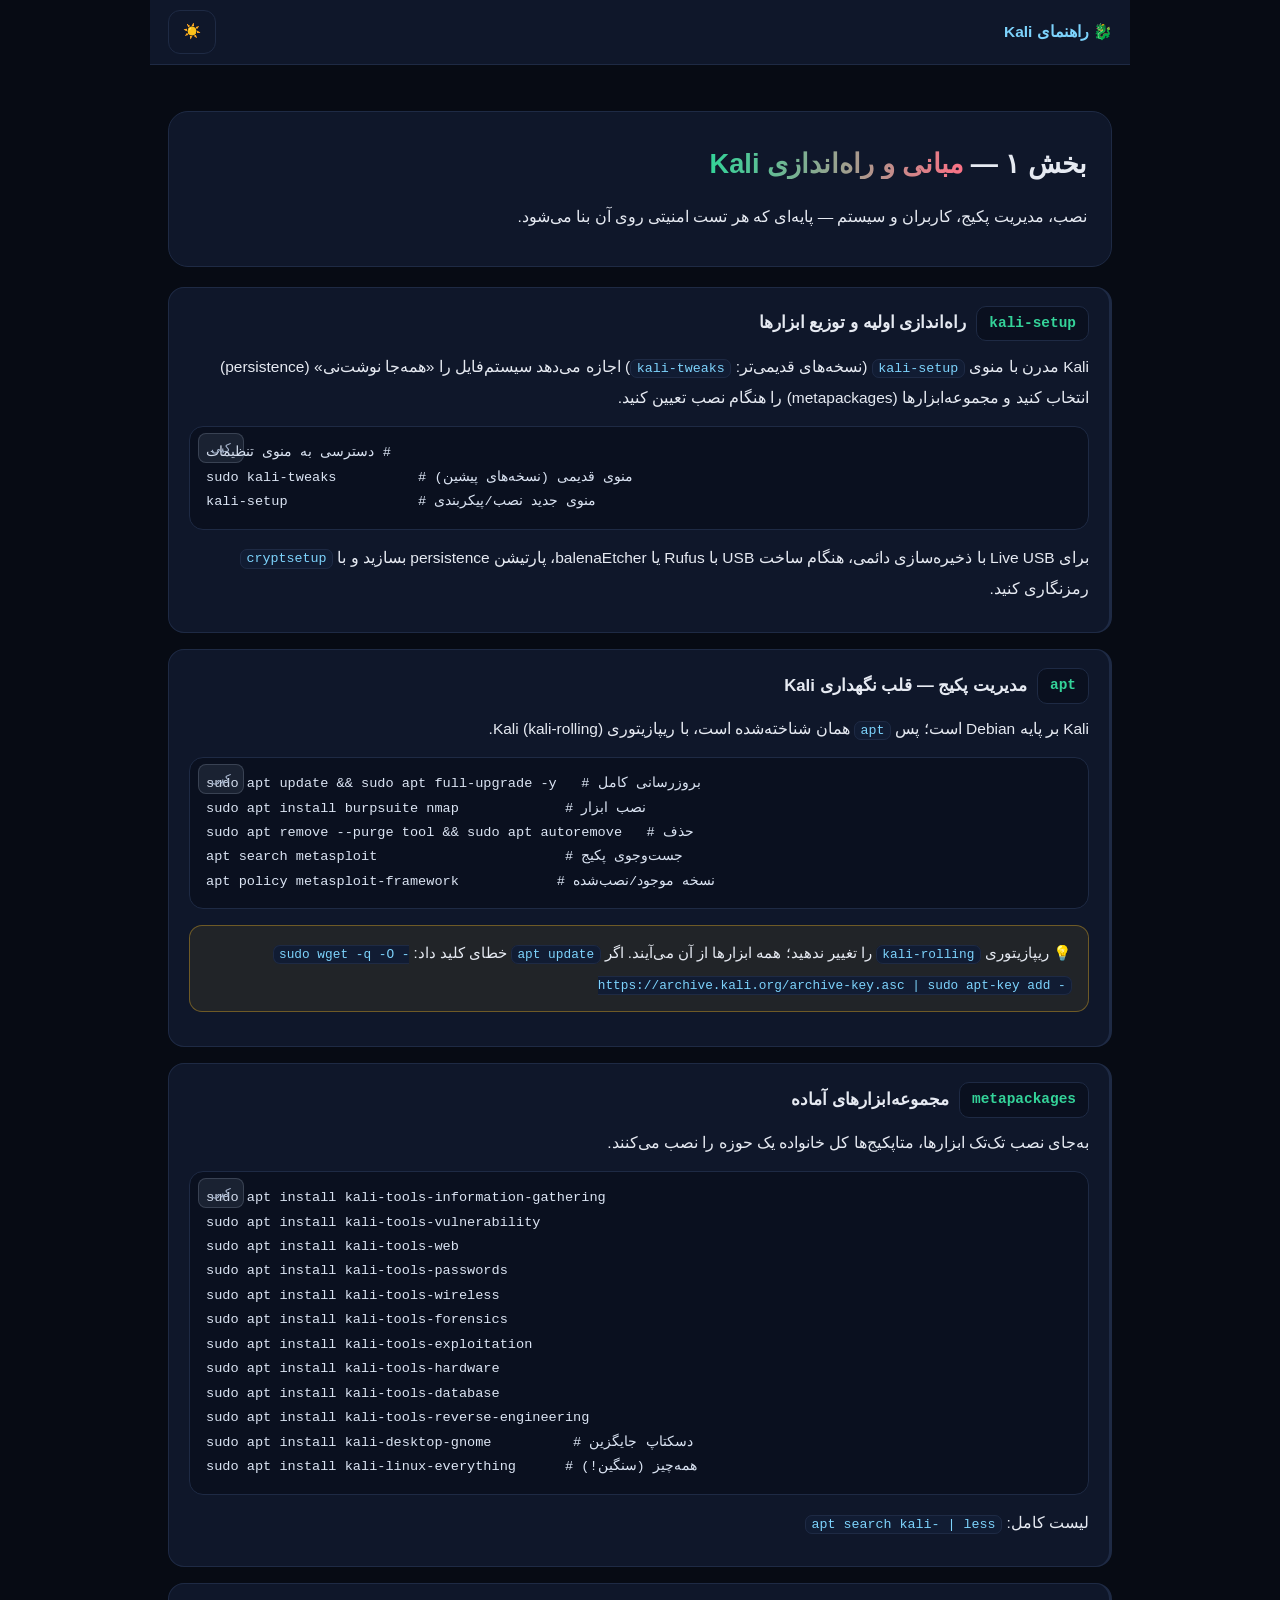
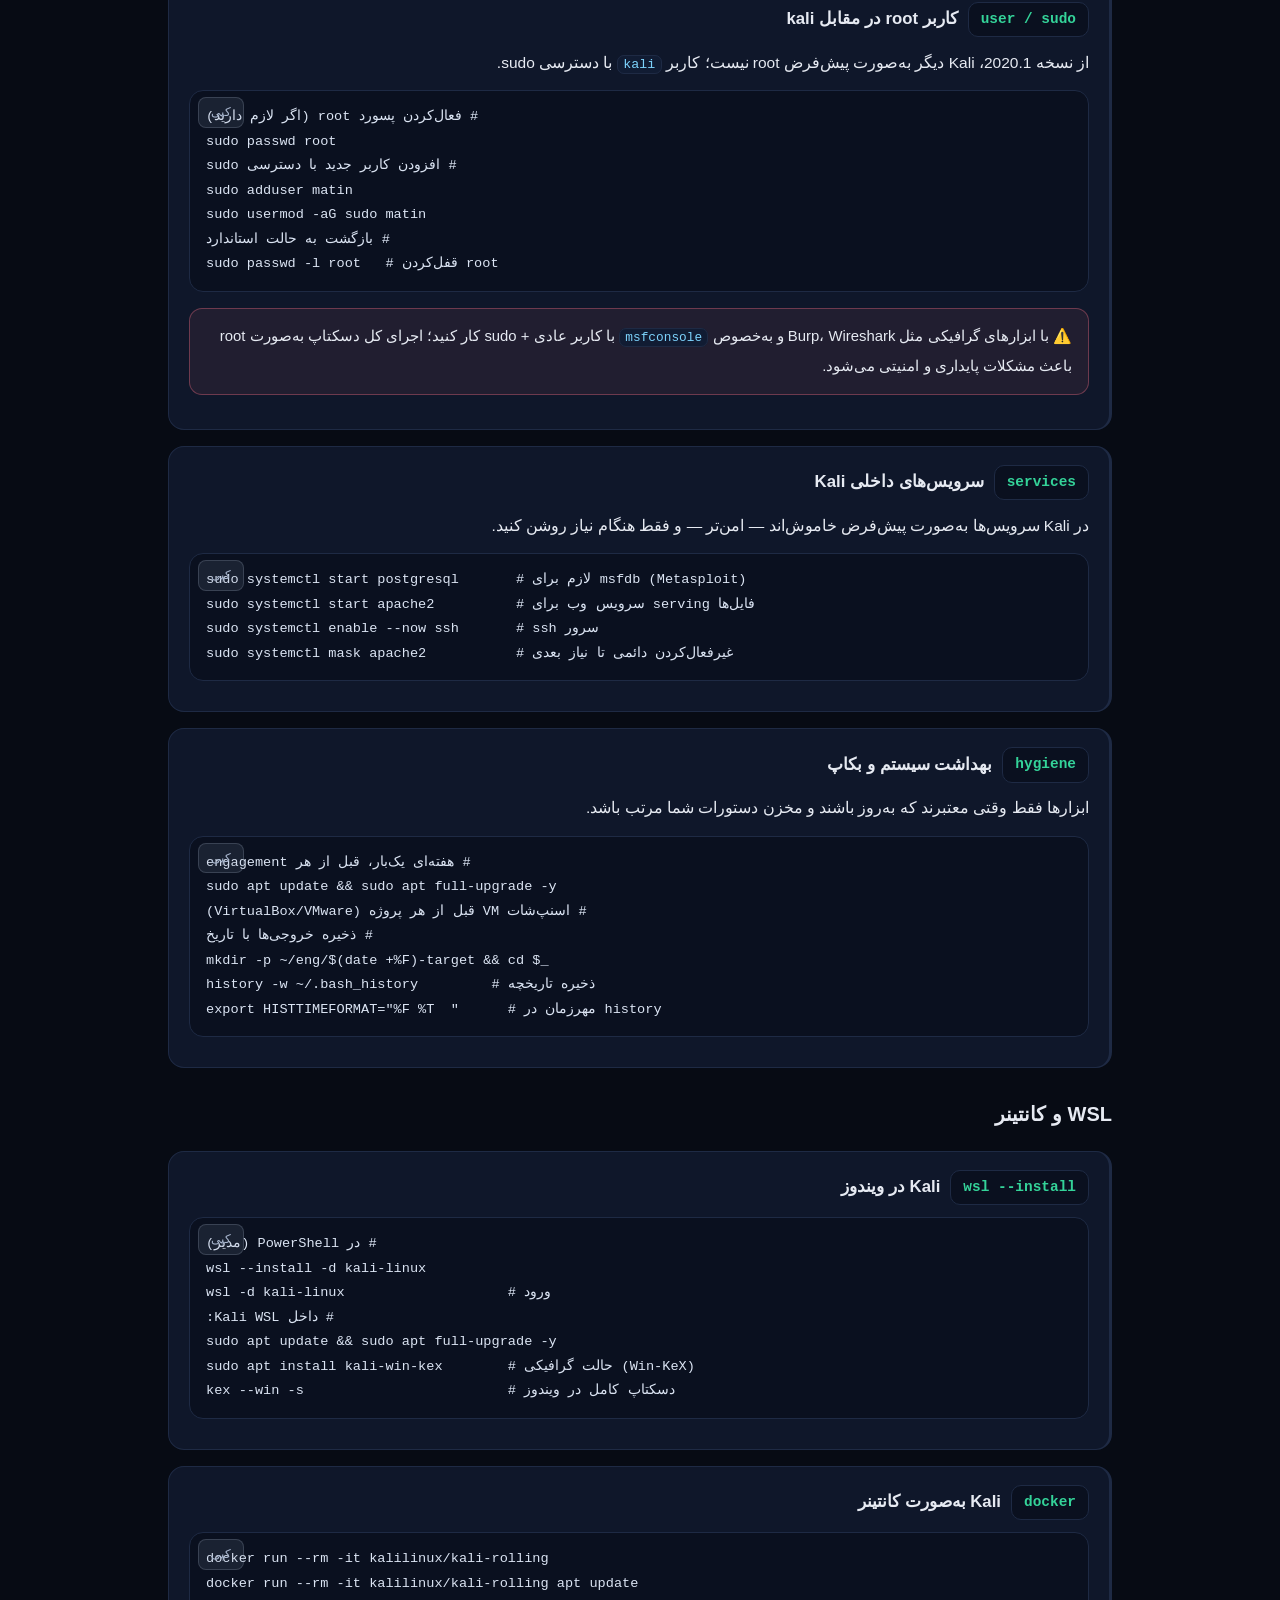
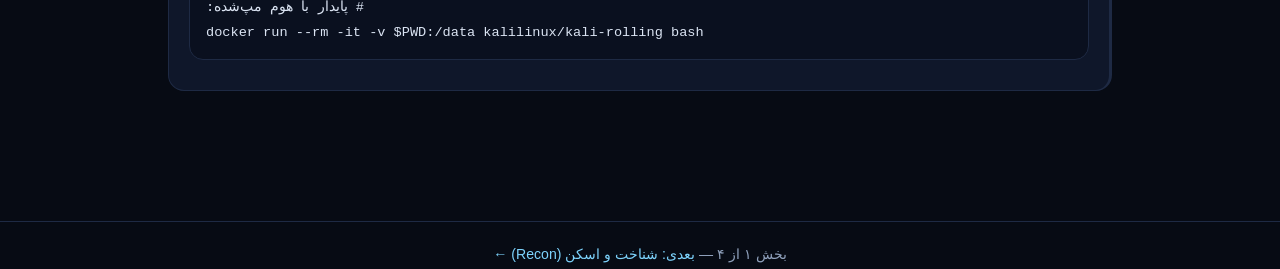
==== part1-basics.html @ a16a8331 "feat: add part1-basics.html — Kali setup, apt, metapackages, users, services, WSL, docker" ====
<!doctype html>
<html lang="fa" dir="rtl">
<head>
<meta charset="utf-8"><meta name="viewport" content="width=device-width, initial-scale=1">
<meta name="description" content="بخش ۱: مبانی و راه‌اندازی Kali Linux — نصب، apt، متاپکیج‌ها، کاربران و بهداشت سیستم">
<title>بخش ۱ — مبانی و راه‌اندازی Kali</title>
<link rel="stylesheet" href="style.css">
</head>
<body>
<div class="topbar"><a href="index.html">🐉 راهنمای Kali</a><button class="btn" id="themeBtn">☀️</button></div>
<div class="wrap">
<div class="hero"><h1>بخش ۱ — <span class="grad">مبانی و راه‌اندازی Kali</span></h1>
<p>نصب، مدیریت پکیج، کاربران و سیستم — پایه‌ای که هر تست امنیتی روی آن بنا می‌شود.</p></div>

<div class="cmd"><h3><code class="cmdname" dir="ltr">kali-setup</code><span>راه‌اندازی اولیه و توزیع ابزارها</span></h3>
<p>Kali مدرن با منوی <code dir="ltr">kali-setup</code> (نسخه‌های قدیمی‌تر: <code dir="ltr">kali-tweaks</code>) اجازه می‌دهد سیستم‌فایل را «همه‌جا نوشت‌نی» (persistence) انتخاب کنید و مجموعه‌ابزارها (metapackages) را هنگام نصب تعیین کنید.</p>
<div class="codewrap"><button class="copybtn">کپی</button><pre><code># دسترسی به منوی تنظیمات
sudo kali-tweaks          # منوی قدیمی (نسخه‌های پیشین)
kali-setup                # منوی جدید نصب/پیکربندی</code></pre></div>
<p>برای Live USB با ذخیره‌سازی دائمی، هنگام ساخت USB با Rufus یا balenaEtcher، پارتیشن persistence بسازید و با <code dir="ltr">cryptsetup</code> رمزنگاری کنید.</p></div>

<div class="cmd"><h3><code class="cmdname" dir="ltr">apt</code><span>مدیریت پکیج — قلب نگهداری Kali</span></h3>
<p>Kali بر پایه Debian است؛ پس <code dir="ltr">apt</code> همان شناخته‌شده است، با ریپازیتوری Kali (kali-rolling).</p>
<div class="codewrap"><button class="copybtn">کپی</button><pre><code>sudo apt update && sudo apt full-upgrade -y   # بروزرسانی کامل
sudo apt install burpsuite nmap             # نصب ابزار
sudo apt remove --purge tool && sudo apt autoremove   # حذف
apt search metasploit                       # جست‌وجوی پکیج
apt policy metasploit-framework            # نسخه موجود/نصب‌شده</code></pre></div>
<div class="note">💡 ریپازیتوری <code dir="ltr">kali-rolling</code> را تغییر ندهید؛ همه ابزارها از آن می‌آیند. اگر <code dir="ltr">apt update</code> خطای کلید داد: <code dir="ltr">sudo wget -q -O - https://archive.kali.org/archive-key.asc | sudo apt-key add -</code></div></div>

<div class="cmd"><h3><code class="cmdname" dir="ltr">metapackages</code><span>مجموعه‌ابزارهای آماده</span></h3>
<p>به‌جای نصب تک‌تک ابزارها، متاپکیج‌ها کل خانواده یک حوزه را نصب می‌کنند.</p>
<div class="codewrap"><button class="copybtn">کپی</button><pre><code>sudo apt install kali-tools-information-gathering
sudo apt install kali-tools-vulnerability
sudo apt install kali-tools-web
sudo apt install kali-tools-passwords
sudo apt install kali-tools-wireless
sudo apt install kali-tools-forensics
sudo apt install kali-tools-exploitation
sudo apt install kali-tools-hardware
sudo apt install kali-tools-database
sudo apt install kali-tools-reverse-engineering
sudo apt install kali-desktop-gnome          # دسکتاپ جایگزین
sudo apt install kali-linux-everything      # همه‌چیز (سنگین!)</code></pre></div>
<p>لیست کامل: <code dir="ltr">apt search kali- | less</code></p></div>

<div class="cmd"><h3><code class="cmdname" dir="ltr">user / sudo</code><span>کاربر root در مقابل kali</span></h3>
<p>از نسخه 2020.1، Kali دیگر به‌صورت پیش‌فرض root نیست؛ کاربر <code dir="ltr">kali</code> با دسترسی sudo.</p>
<div class="codewrap"><button class="copybtn">کپی</button><pre><code># فعال‌کردن پسورد root (اگر لازم دارید)
sudo passwd root
# افزودن کاربر جدید با دسترسی sudo
sudo adduser matin
sudo usermod -aG sudo matin
# بازگشت به حالت استاندارد
sudo passwd -l root   # قفل‌کردن root</code></pre></div>
<div class="warn">⚠️ با ابزارهای گرافیکی مثل Burp، Wireshark و به‌خصوص <code dir="ltr">msfconsole</code> با کاربر عادی + sudo کار کنید؛ اجرای کل دسکتاپ به‌صورت root باعث مشکلات پایداری و امنیتی می‌شود.</div></div>

<div class="cmd"><h3><code class="cmdname" dir="ltr">services</code><span>سرویس‌های داخلی Kali</span></h3>
<p>در Kali سرویس‌ها به‌صورت پیش‌فرض خاموش‌اند — امن‌تر — و فقط هنگام نیاز روشن کنید.</p>
<div class="codewrap"><button class="copybtn">کپی</button><pre><code>sudo systemctl start postgresql       # لازم برای msfdb (Metasploit)
sudo systemctl start apache2          # سرویس وب برای serving فایل‌ها
sudo systemctl enable --now ssh       # ssh سرور
sudo systemctl mask apache2           # غیرفعال‌کردن دائمی تا نیاز بعدی</code></pre></div></div>

<div class="cmd"><h3><code class="cmdname" dir="ltr">hygiene</code><span>بهداشت سیستم و بکاپ</span></h3>
<p>ابزارها فقط وقتی معتبرند که به‌روز باشند و مخزن دستورات شما مرتب باشد.</p>
<div class="codewrap"><button class="copybtn">کپی</button><pre><code># هفته‌ای یک‌بار، قبل از هر engagement
sudo apt update && sudo apt full-upgrade -y
# اسنپ‌شات VM قبل از هر پروژه (VirtualBox/VMware)
# ذخیره خروجی‌ها با تاریخ
mkdir -p ~/eng/$(date +%F)-target && cd $_
history -w ~/.bash_history         # ذخیره تاریخچه
export HISTTIMEFORMAT="%F %T  "      # مهرزمان در history</code></pre></div></div>

<h2>WSL و کانتینر</h2>
<div class="cmd"><h3><code class="cmdname" dir="ltr">wsl --install</code><span>Kali در ویندوز</span></h3>
<div class="codewrap"><button class="copybtn">کپی</button><pre><code># در PowerShell (مدیر)
wsl --install -d kali-linux
wsl -d kali-linux                    # ورود
# داخل Kali WSL:
sudo apt update && sudo apt full-upgrade -y
sudo apt install kali-win-kex        # حالت گرافیکی (Win-KeX)
kex --win -s                         # دسکتاپ کامل در ویندوز</code></pre></div></div>

<div class="cmd"><h3><code class="cmdname" dir="ltr">docker</code><span>Kali به‌صورت کانتینر</span></h3>
<div class="codewrap"><button class="copybtn">کپی</button><pre><code>docker run --rm -it kalilinux/kali-rolling
docker run --rm -it kalilinux/kali-rolling apt update
# پایدار با هوم مپ‌شده:
docker run --rm -it -v $PWD:/data kalilinux/kali-rolling bash</code></pre></div></div>

</div>
<footer>بخش ۱ از ۴ — <a href="part2-recon.html">بعدی: شناخت و اسکن (Recon) ←</a></footer>
<script>
var b=document.getElementById("themeBtn"),h=document.documentElement;
function t(v){h.setAttribute("data-theme",v);b.textContent=v==="light"?"🌙":"☀️";try{localStorage.setItem("kali-guide-theme",v)}catch(e){}}
var s=null;try{s=localStorage.getItem("kali-guide-theme")}catch(e){}
t(s==="light"?"light":"dark");
b.addEventListener("click",function(){t(h.getAttribute("data-theme")==="light"?"dark":"light")});
document.querySelectorAll(".codewrap").forEach(function(w){var c=w.querySelector(".copybtn");if(!c)return;c.addEventListener("click",function(){var t2=w.querySelector("code").textContent.replace(/\n$/,"");function ok(){c.classList.add("ok");c.textContent="کپی شد ✓";setTimeout(function(){c.classList.remove("ok");c.textContent="کپی"},1600)}navigator.clipboard?navigator.clipboard.writeText(t2).then(ok,ok):ok()})});
</script>
</body>
</html>
---- style.css ----
:root{--bg:#070b14;--panel:#0f172a;--panel2:#111c33;--text:#e6eaf2;--muted:#8fa0bb;--accent:#34d399;--rose:#fb7185;--amber:#fbbf24;--border:#1e2a44;--code:#0a101f}
html[data-theme="light"]{--bg:#eef1f7;--panel:#fff;--panel2:#f2f5fb;--text:#1c2740;--muted:#516180;--accent:#059669;--rose:#be123c;--amber:#b45309;--border:#dce3f0;--code:#0f172a}
*{box-sizing:border-box}html{scroll-behavior:smooth}
body{margin:0;background:var(--bg);color:var(--text);font-family:Vazirmatn,Tahoma,sans-serif;font-size:15.5px;line-height:2.05;-webkit-font-smoothing:antialiased}
a{color:#7dd3fc;text-decoration:none}a:hover{text-decoration:underline}
code,kbd,.cmdname,.chip{font-family:'JetBrains Mono',ui-monospace,Menlo,Consolas,monospace}
code{background:var(--panel2);border:1px solid var(--border);border-radius:7px;padding:.08em .42em;font-size:.86em;direction:ltr;unicode-bidi:embed;color:#7dd3fc}
h1{font-size:1.7rem;margin:0 0 6px}h2{font-size:1.25rem;margin:1.6rem 0 .6rem}h3{font-size:1.05rem;margin:1.2rem 0 .5rem}
p{margin:.6em 0}ul{padding-right:1.6rem;margin:.5em 0}li{margin:.25em 0}
.wrap{max-width:980px;margin:0 auto;padding:26px 18px 70px}
.topbar{position:sticky;top:0;z-index:50;background:var(--panel);border-bottom:1px solid var(--border);padding:10px 18px;display:flex;align-items:center;justify-content:space-between;gap:10px;max-width:980px;margin:0 auto}
.topbar a{font-weight:800}.topbar a:hover{text-decoration:none}
.btn{background:var(--panel);color:var(--text);border:1px solid var(--border);border-radius:12px;padding:6px 14px;cursor:pointer;font:inherit;font-size:.9rem}
.hero{background:var(--panel);border:1px solid var(--border);border-radius:20px;padding:24px;margin:20px 0}
.hero .grad{background:linear-gradient(90deg,var(--accent),var(--rose));-webkit-background-clip:text;background-clip:text;color:transparent}
.warn{border:1px solid color-mix(in srgb,var(--rose) 35%,transparent);background:color-mix(in srgb,var(--rose) 8%,transparent);border-radius:13px;padding:12px 16px;margin:16px 0;font-size:.93rem}
.note{border:1px solid color-mix(in srgb,var(--amber) 35%,transparent);background:color-mix(in srgb,var(--amber) 8%,transparent);border-radius:13px;padding:12px 16px;margin:16px 0;font-size:.93rem}
.cmd{background:var(--panel);border:1px solid var(--border);border-right:3px solid var(--border);border-radius:16px;padding:18px 20px;margin:16px 0}
.cmd:hover{border-right-color:var(--accent)}
.cmd h3{margin:0 0 6px;display:flex;align-items:center;gap:10px;flex-wrap:wrap}
.cmdname{font-weight:700;color:var(--accent);background:var(--code);border:1px solid var(--border);border-radius:10px;padding:2px 12px}
.chip{font-size:.74rem;background:var(--panel2);border:1px solid var(--border);color:var(--muted);padding:1px 8px;border-radius:7px;direction:ltr}
table{width:100%;border-collapse:collapse;margin:.9rem 0;font-size:.92em}
th,td{border:1px solid var(--border);padding:8px 13px;text-align:right;vertical-align:top}
th{background:var(--panel2);white-space:nowrap}
tr:nth-child(even) td{background:var(--panel2)}
.codewrap{position:relative;margin:12px 0;border-radius:14px;overflow:hidden;border:1px solid var(--border);background:var(--code)}
.codewrap pre{margin:0;padding:14px 16px;overflow-x:auto;direction:ltr;text-align:left;font-family:'JetBrains Mono',ui-monospace,monospace;font-size:.85rem;line-height:1.8}
.codewrap pre code{background:none;border:0;padding:0;color:#dbe4f3;unicode-bidi:plaintext;white-space:pre;font-size:inherit}
.copybtn{position:absolute;top:6px;left:8px;cursor:pointer;background:rgba(148,163,184,.12);color:#aab8d0;border:1px solid rgba(148,163,184,.25);border-radius:8px;padding:2px 12px;font:inherit;font-size:.74rem}
.copybtn.ok{background:var(--accent);color:#04110b;border-color:var(--accent)}
footer{margin-top:44px;padding-top:18px;border-top:1px solid var(--border);color:var(--muted);font-size:.88rem;text-align:center}
@media print{.topbar,.copybtn{display:none!important}body{background:#fff;color:#111}.cmd,.hero{background:#fff!important}}
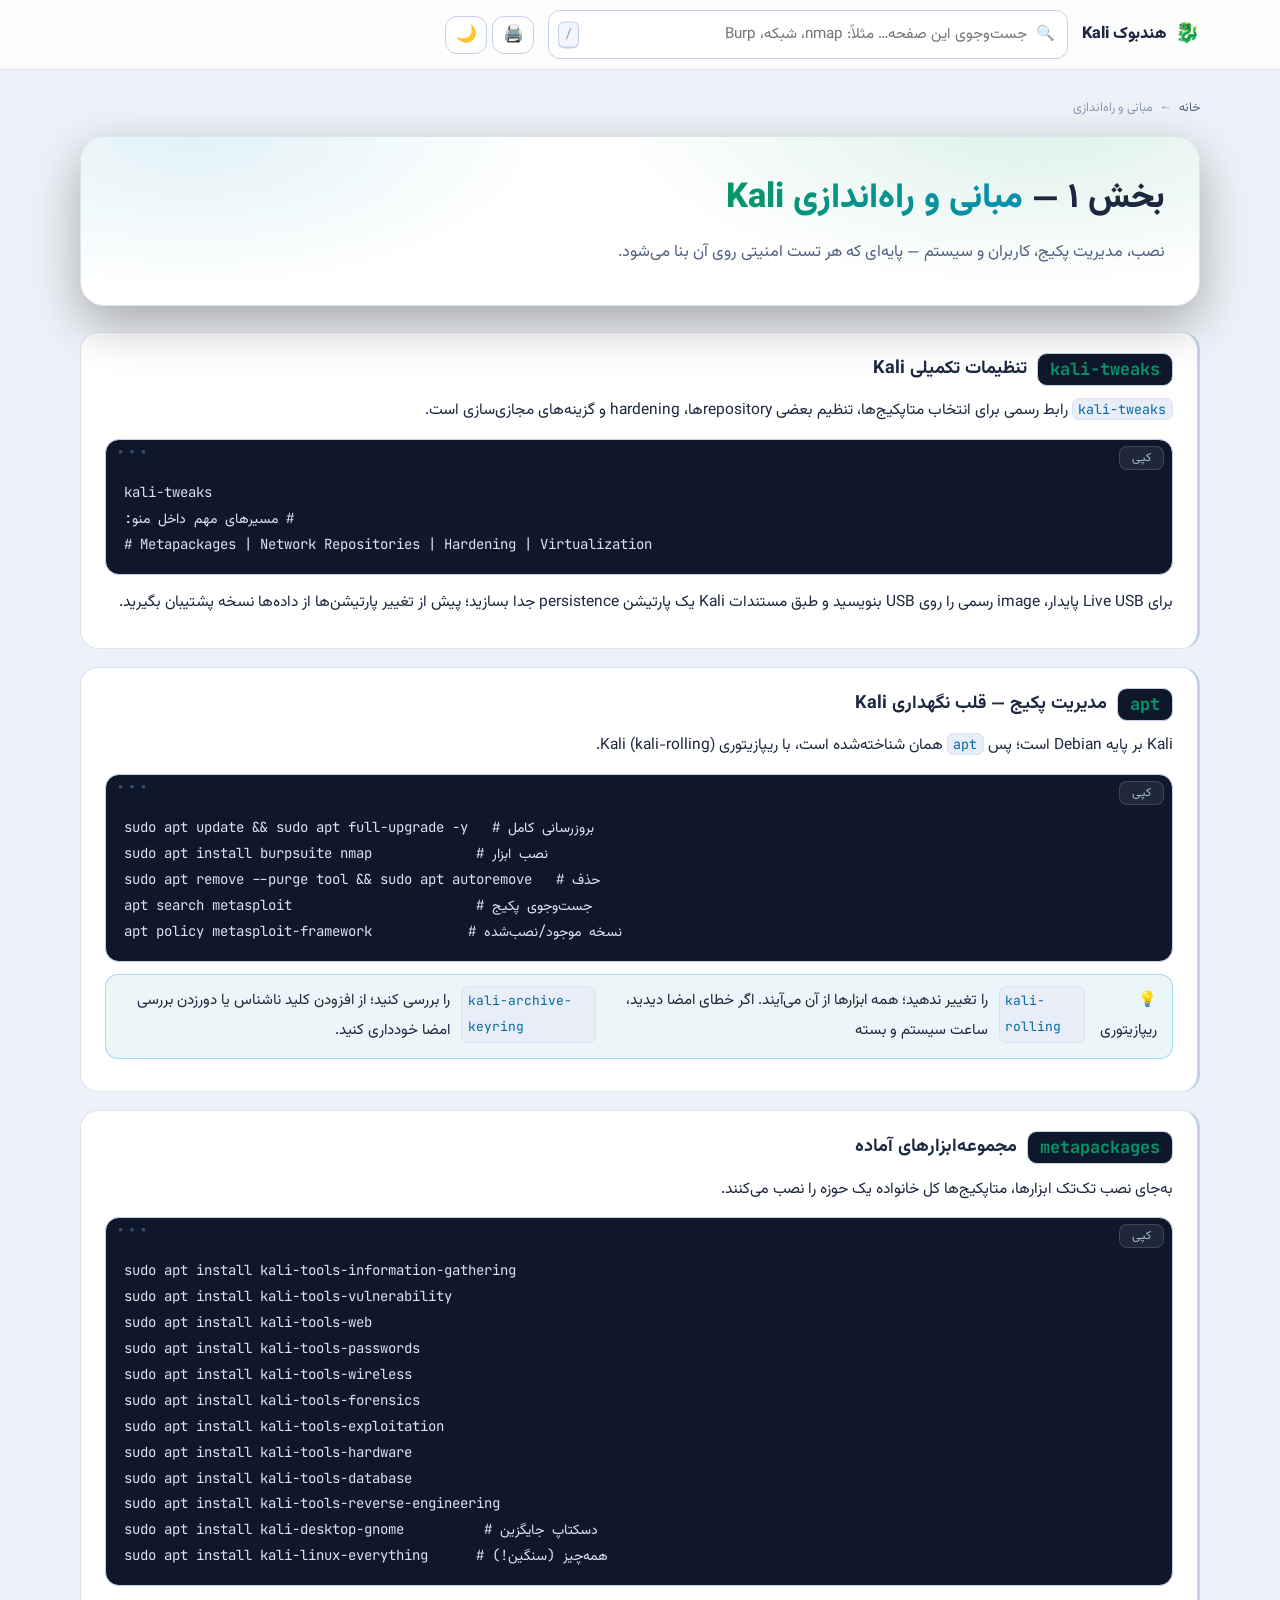
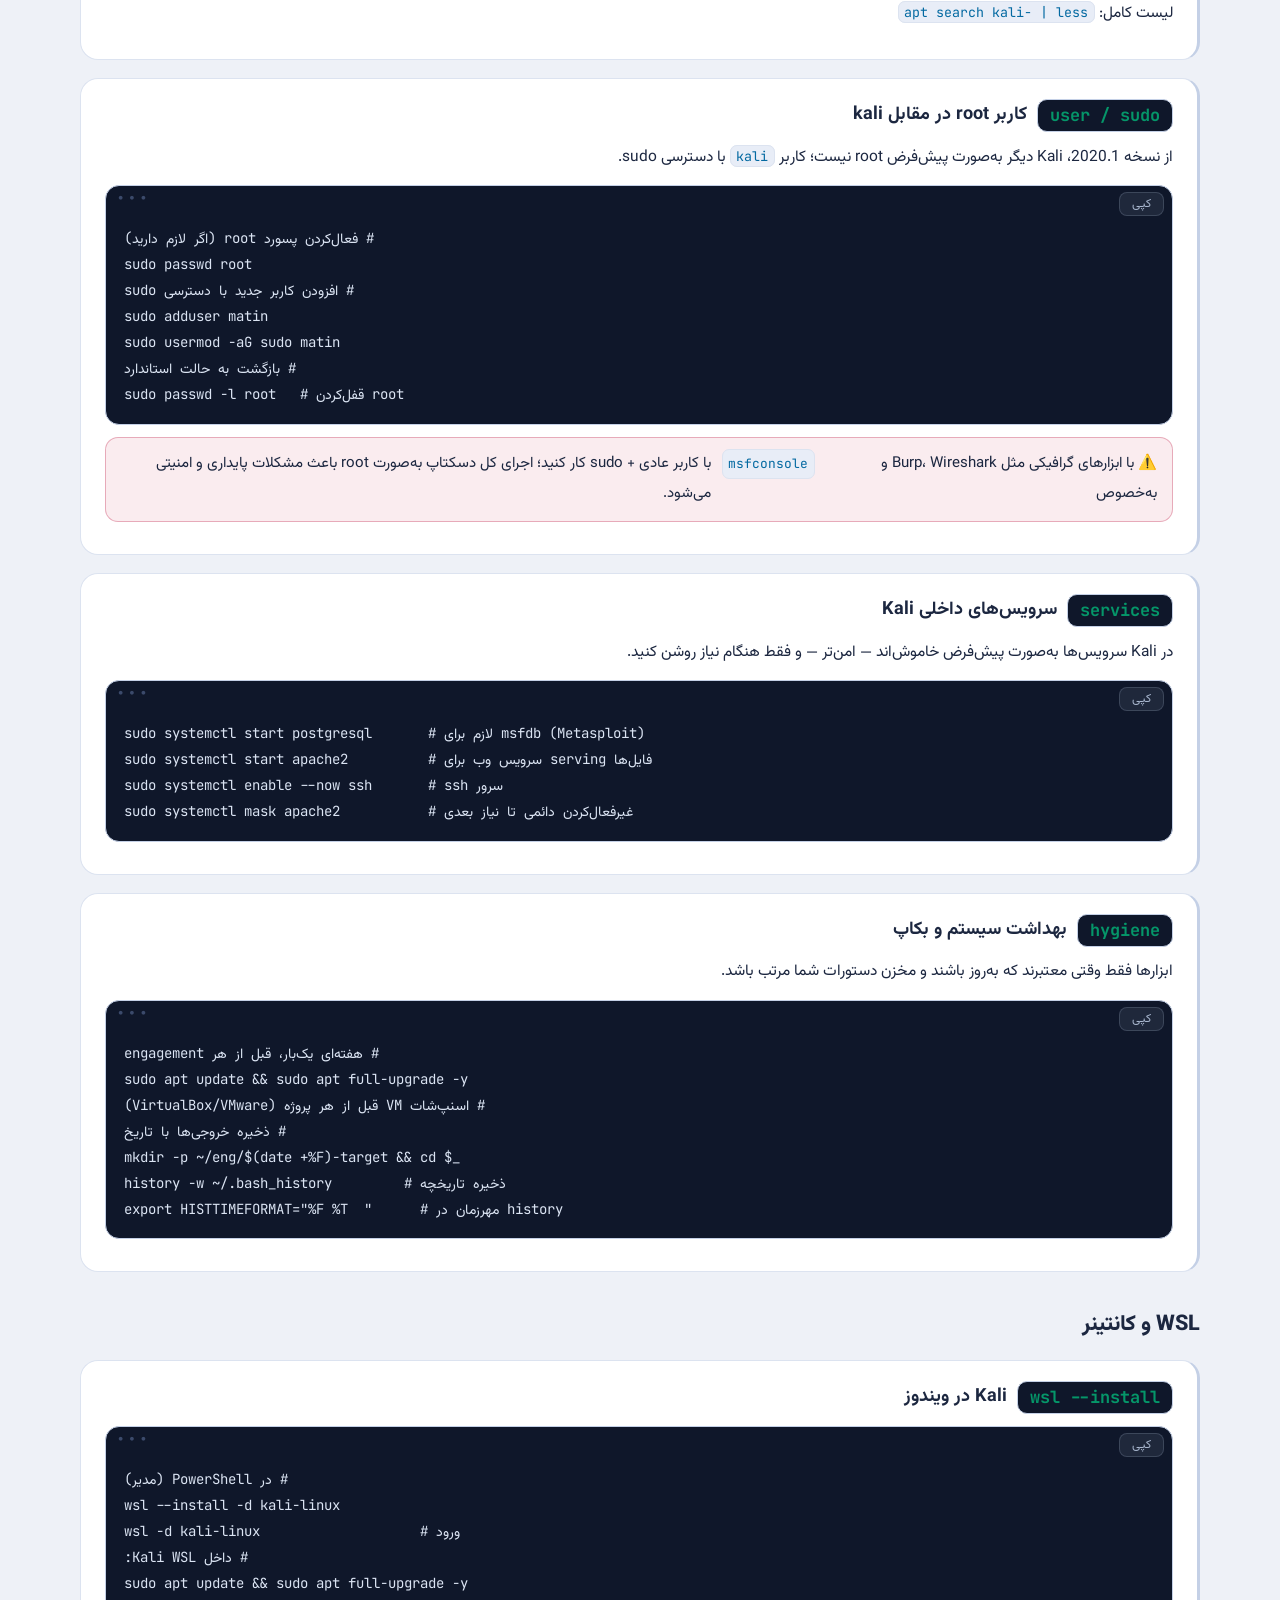
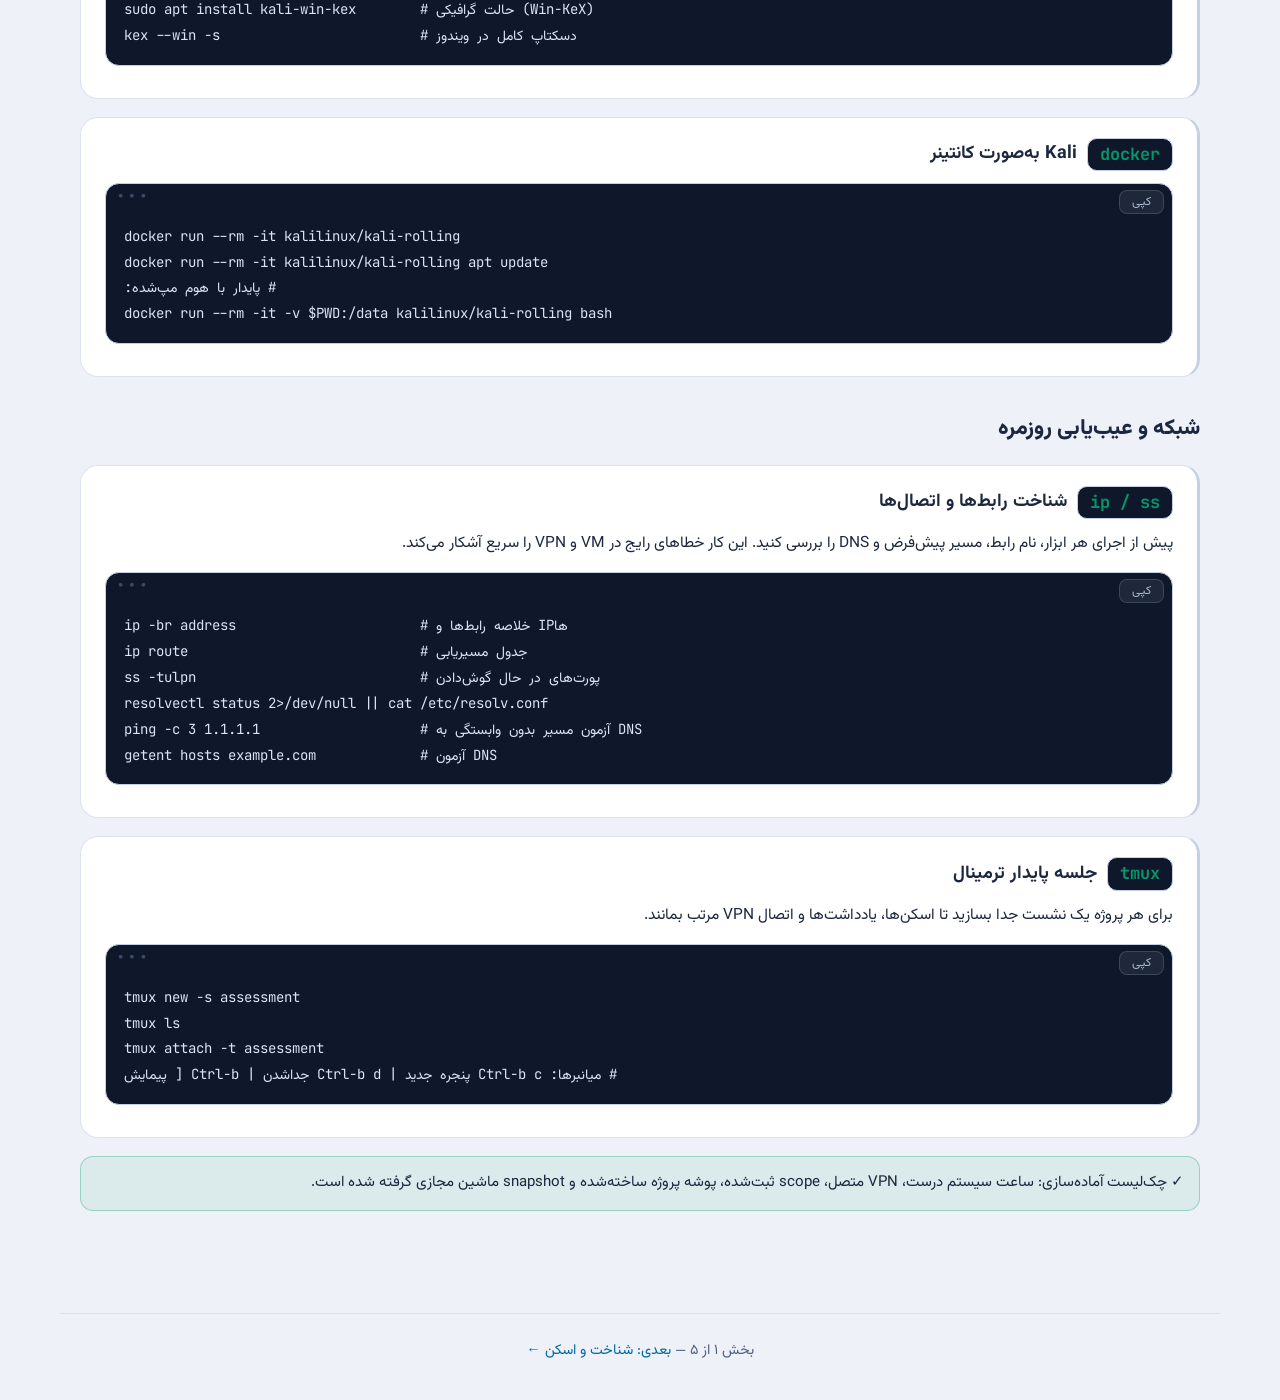
==== commit 5a8f24f3: "feat: expand Persian Kali security handbook" ====
--- a/part1-basics.html
+++ b/part1-basics.html
@@ -4,20 +4,33 @@
 <meta charset="utf-8"><meta name="viewport" content="width=device-width, initial-scale=1">
 <meta name="description" content="بخش ۱: مبانی و راه‌اندازی Kali Linux — نصب، apt، متاپکیج‌ها، کاربران و بهداشت سیستم">
 <title>بخش ۱ — مبانی و راه‌اندازی Kali</title>
+<meta name="theme-color" content="#07100f">
+<link rel="stylesheet" href="fonts.css">
 <link rel="stylesheet" href="style.css">
 </head>
 <body>
-<div class="topbar"><a href="index.html">🐉 راهنمای Kali</a><button class="btn" id="themeBtn">☀️</button></div>
-<div class="wrap">
+<a class="skip-link" href="#content">رفتن به محتوا</a>
+<header class="topbar" id="topbar">
+  <div class="progress" id="progress"></div>
+  <div class="nav-inner">
+    <a class="brand" href="index.html"><span class="brand-mark">🐉</span><span class="brand-text">هندبوک Kali</span></a>
+    <label class="global-search"><span class="search-icon">🔍</span><input id="siteSearch" type="search" placeholder="جست‌وجوی این صفحه… مثلاً: nmap، شبکه، Burp" autocomplete="off" aria-label="جست‌وجو در صفحه"><kbd>/</kbd></label>
+    <div class="actions"><button class="btn icon-btn" id="printBtn" aria-label="چاپ یا ذخیره PDF" title="چاپ یا ذخیره PDF">🖨️</button><button class="btn icon-btn" id="themeBtn" aria-label="تغییر تم" title="تغییر تم روشن/تاریک">☀️</button></div>
+  </div>
+  <div class="results-bar" id="resultsBar"></div>
+</header>
+<main class="wrap" id="content">
+<div class="breadcrumbs"><a href="index.html">خانه</a><span>←</span><span>مبانی و راه‌اندازی</span></div>
+<div class="page-layout"><div class="page-main">
 <div class="hero"><h1>بخش ۱ — <span class="grad">مبانی و راه‌اندازی Kali</span></h1>
 <p>نصب، مدیریت پکیج، کاربران و سیستم — پایه‌ای که هر تست امنیتی روی آن بنا می‌شود.</p></div>
 
-<div class="cmd"><h3><code class="cmdname" dir="ltr">kali-setup</code><span>راه‌اندازی اولیه و توزیع ابزارها</span></h3>
-<p>Kali مدرن با منوی <code dir="ltr">kali-setup</code> (نسخه‌های قدیمی‌تر: <code dir="ltr">kali-tweaks</code>) اجازه می‌دهد سیستم‌فایل را «همه‌جا نوشت‌نی» (persistence) انتخاب کنید و مجموعه‌ابزارها (metapackages) را هنگام نصب تعیین کنید.</p>
-<div class="codewrap"><button class="copybtn">کپی</button><pre><code># دسترسی به منوی تنظیمات
-sudo kali-tweaks          # منوی قدیمی (نسخه‌های پیشین)
-kali-setup                # منوی جدید نصب/پیکربندی</code></pre></div>
-<p>برای Live USB با ذخیره‌سازی دائمی، هنگام ساخت USB با Rufus یا balenaEtcher، پارتیشن persistence بسازید و با <code dir="ltr">cryptsetup</code> رمزنگاری کنید.</p></div>
+<div class="cmd"><h3><code class="cmdname" dir="ltr">kali-tweaks</code><span>تنظیمات تکمیلی Kali</span></h3>
+<p><code dir="ltr">kali-tweaks</code> رابط رسمی برای انتخاب متاپکیج‌ها، تنظیم بعضی repositoryها، hardening و گزینه‌های مجازی‌سازی است.</p>
+<div class="codewrap"><button class="copybtn">کپی</button><pre><code>kali-tweaks
+# مسیرهای مهم داخل منو:
+# Metapackages | Network Repositories | Hardening | Virtualization</code></pre></div>
+<p>برای Live USB پایدار، image رسمی را روی USB بنویسید و طبق مستندات Kali یک پارتیشن persistence جدا بسازید؛ پیش از تغییر پارتیشن‌ها از داده‌ها نسخه پشتیبان بگیرید.</p></div>
 
 <div class="cmd"><h3><code class="cmdname" dir="ltr">apt</code><span>مدیریت پکیج — قلب نگهداری Kali</span></h3>
 <p>Kali بر پایه Debian است؛ پس <code dir="ltr">apt</code> همان شناخته‌شده است، با ریپازیتوری Kali (kali-rolling).</p>
@@ -26,7 +39,7 @@
 sudo apt remove --purge tool && sudo apt autoremove   # حذف
 apt search metasploit                       # جست‌وجوی پکیج
 apt policy metasploit-framework            # نسخه موجود/نصب‌شده</code></pre></div>
-<div class="note">💡 ریپازیتوری <code dir="ltr">kali-rolling</code> را تغییر ندهید؛ همه ابزارها از آن می‌آیند. اگر <code dir="ltr">apt update</code> خطای کلید داد: <code dir="ltr">sudo wget -q -O - https://archive.kali.org/archive-key.asc | sudo apt-key add -</code></div></div>
+<div class="note">💡 ریپازیتوری <code dir="ltr">kali-rolling</code> را تغییر ندهید؛ همه ابزارها از آن می‌آیند. اگر خطای امضا دیدید، ساعت سیستم و بسته <code dir="ltr">kali-archive-keyring</code> را بررسی کنید؛ از افزودن کلید ناشناس یا دورزدن بررسی امضا خودداری کنید.</div></div>
 
 <div class="cmd"><h3><code class="cmdname" dir="ltr">metapackages</code><span>مجموعه‌ابزارهای آماده</span></h3>
 <p>به‌جای نصب تک‌تک ابزارها، متاپکیج‌ها کل خانواده یک حوزه را نصب می‌کنند.</p>
@@ -88,15 +101,30 @@
 # پایدار با هوم مپ‌شده:
 docker run --rm -it -v $PWD:/data kalilinux/kali-rolling bash</code></pre></div></div>
 
-</div>
-<footer>بخش ۱ از ۴ — <a href="part2-recon.html">بعدی: شناخت و اسکن (Recon) ←</a></footer>
-<script>
-var b=document.getElementById("themeBtn"),h=document.documentElement;
-function t(v){h.setAttribute("data-theme",v);b.textContent=v==="light"?"🌙":"☀️";try{localStorage.setItem("kali-guide-theme",v)}catch(e){}}
-var s=null;try{s=localStorage.getItem("kali-guide-theme")}catch(e){}
-t(s==="light"?"light":"dark");
-b.addEventListener("click",function(){t(h.getAttribute("data-theme")==="light"?"dark":"light")});
-document.querySelectorAll(".codewrap").forEach(function(w){var c=w.querySelector(".copybtn");if(!c)return;c.addEventListener("click",function(){var t2=w.querySelector("code").textContent.replace(/\n$/,"");function ok(){c.classList.add("ok");c.textContent="کپی شد ✓";setTimeout(function(){c.classList.remove("ok");c.textContent="کپی"},1600)}navigator.clipboard?navigator.clipboard.writeText(t2).then(ok,ok):ok()})});
-</script>
+
+<h2>شبکه و عیب‌یابی روزمره</h2>
+<div class="cmd"><h3><code class="cmdname" dir="ltr">ip / ss</code><span>شناخت رابط‌ها و اتصال‌ها</span></h3>
+<p>پیش از اجرای هر ابزار، نام رابط، مسیر پیش‌فرض و DNS را بررسی کنید. این کار خطاهای رایج در VM و VPN را سریع آشکار می‌کند.</p>
+<div class="codewrap"><button class="copybtn">کپی</button><pre><code>ip -br address                       # خلاصه رابط‌ها و IPها
+ip route                             # جدول مسیریابی
+ss -tulpn                            # پورت‌های در حال گوش‌دادن
+resolvectl status 2>/dev/null || cat /etc/resolv.conf
+ping -c 3 1.1.1.1                    # آزمون مسیر بدون وابستگی به DNS
+getent hosts example.com             # آزمون DNS</code></pre></div></div>
+
+<div class="cmd"><h3><code class="cmdname" dir="ltr">tmux</code><span>جلسه پایدار ترمینال</span></h3>
+<p>برای هر پروژه یک نشست جدا بسازید تا اسکن‌ها، یادداشت‌ها و اتصال VPN مرتب بمانند.</p>
+<div class="codewrap"><button class="copybtn">کپی</button><pre><code>tmux new -s assessment
+tmux ls
+tmux attach -t assessment
+# میانبرها: Ctrl-b c پنجره جدید | Ctrl-b d جداشدن | Ctrl-b [ پیمایش</code></pre></div></div>
+
+<div class="success">✓ چک‌لیست آماده‌سازی: ساعت سیستم درست، VPN متصل، scope ثبت‌شده، پوشه پروژه ساخته‌شده و snapshot ماشین مجازی گرفته شده است.</div>
+
+</div><aside class="page-toc" aria-label="فهرست این صفحه"><strong>در این صفحه</strong><nav id="pageToc"></nav></aside></div>
+</main>
+<footer>بخش ۱ از ۵ — <a href="part2-recon.html">بعدی: شناخت و اسکن ←</a></footer>
+<button class="btn back-top" id="backTop" aria-label="بازگشت به بالا">↑</button>
+<script src="app.js"></script>
 </body>
 </html>
--- a/fonts.css
+++ b/fonts.css
@@ -0,0 +1,8 @@
+/* Embedded Vazirmatn and JetBrains Mono — offline */
+@font-face{font-family:'Vazirmatn';font-style:normal;font-weight:400;font-display:swap;src:url([data-uri]) format('woff2');}
+@font-face{font-family:'Vazirmatn';font-style:normal;font-weight:500;font-display:swap;src:url([data-uri]) format('woff2');}
+@font-face{font-family:'Vazirmatn';font-style:normal;font-weight:600;font-display:swap;src:url([data-uri]) format('woff2');}
+@font-face{font-family:'Vazirmatn';font-style:normal;font-weight:700;font-display:swap;src:url([data-uri]) format('woff2');}
+@font-face{font-family:'Vazirmatn';font-style:normal;font-weight:800;font-display:swap;src:url([data-uri]